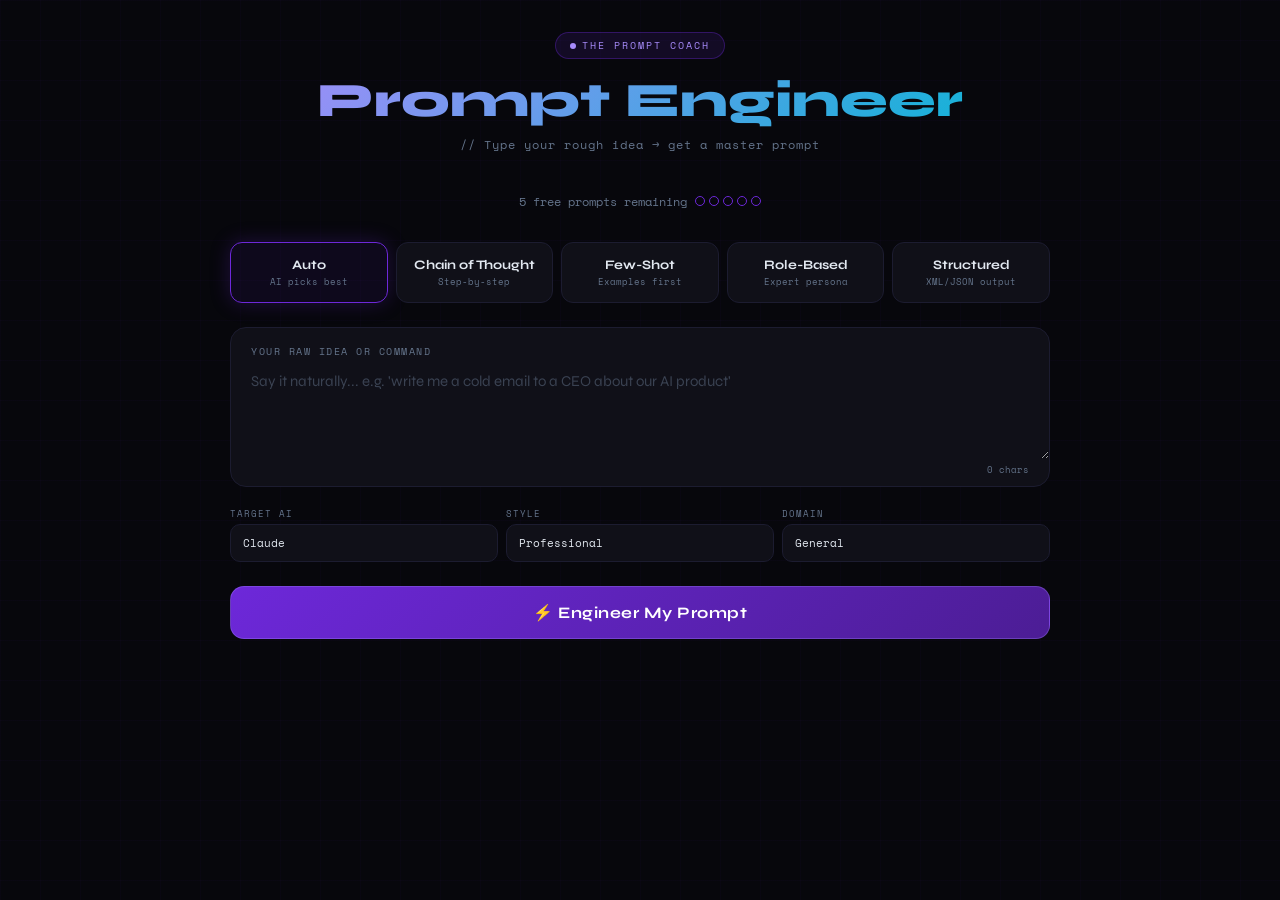
==== index.html @ eab7f270 "Add files via upload" ====
<!DOCTYPE html>
<html lang="en">
<head>
<meta charset="UTF-8">
<meta name="viewport" content="width=device-width, initial-scale=1.0">
<title>The Prompt Coach — Prompt Engineer</title>
<link href="https://fonts.googleapis.com/css2?family=Space+Mono:ital,wght@0,400;0,700;1,400&family=Syne:wght@400;600;700;800&display=swap" rel="stylesheet">
<style>
:root {
  --bg:#07070c;--surface:#101018;--surface2:#161622;--border:#1c1c30;
  --accent:#6d28d9;--accent-light:#a78bfa;--cyan:#06b6d4;--amber:#f59e0b;
  --text:#e2e8f0;--muted:#64748b;--success:#10b981;--danger:#ef4444;
  --glow:rgba(109,40,217,0.25);
}
*{margin:0;padding:0;box-sizing:border-box}
body{background:var(--bg);color:var(--text);font-family:'Syne',sans-serif;min-height:100vh;overflow-x:hidden}
body::before{content:'';position:fixed;inset:0;background-image:linear-gradient(rgba(109,40,217,0.03) 1px,transparent 1px),linear-gradient(90deg,rgba(109,40,217,0.03) 1px,transparent 1px);background-size:40px 40px;pointer-events:none;z-index:0}
.wrap{max-width:860px;margin:0 auto;padding:32px 20px 80px;position:relative;z-index:1}

/* Header */
header{text-align:center;margin-bottom:40px;animation:fadeIn .5s ease}
.badge{display:inline-flex;align-items:center;gap:6px;background:rgba(109,40,217,0.12);border:1px solid rgba(109,40,217,0.35);color:var(--accent-light);font-family:'Space Mono',monospace;font-size:10px;letter-spacing:2px;padding:5px 14px;border-radius:20px;margin-bottom:16px;text-transform:uppercase}
.badge::before{content:'';width:6px;height:6px;border-radius:50%;background:var(--accent-light);animation:pulse 2s infinite}
h1{font-size:clamp(28px,5vw,48px);font-weight:800;line-height:1.1;margin-bottom:8px;background:linear-gradient(135deg,#a78bfa,#06b6d4);-webkit-background-clip:text;-webkit-text-fill-color:transparent;background-clip:text}
.sub{font-family:'Space Mono',monospace;font-size:12px;color:var(--muted);letter-spacing:1px}

/* Usage counter */
.usage{display:flex;align-items:center;justify-content:center;gap:8px;margin-bottom:32px;font-family:'Space Mono',monospace;font-size:12px;color:var(--muted)}
.usage-dots{display:flex;gap:4px}
.usage-dot{width:10px;height:10px;border-radius:50%;border:1.5px solid var(--accent);transition:all .3s}
.usage-dot.used{background:var(--accent);border-color:var(--accent)}

/* Technique cards */
.techs{display:grid;grid-template-columns:repeat(auto-fit,minmax(140px,1fr));gap:8px;margin-bottom:24px}
.tech{background:var(--surface);border:1px solid var(--border);border-radius:12px;padding:14px;cursor:pointer;transition:all .2s;text-align:center}
.tech:hover{border-color:rgba(109,40,217,0.4)}
.tech.on{border-color:var(--accent);background:rgba(109,40,217,0.08);box-shadow:0 0 20px var(--glow)}
.tn{font-size:13px;font-weight:700;margin-bottom:2px}
.td{font-family:'Space Mono',monospace;font-size:9px;color:var(--muted)}

/* Input card */
.card{background:var(--surface);border:1px solid var(--border);border-radius:16px;overflow:hidden;margin-bottom:20px}
.clabel{font-family:'Space Mono',monospace;font-size:10px;letter-spacing:1.5px;color:var(--muted);text-transform:uppercase;padding:16px 20px 0}
textarea{width:100%;background:transparent;border:none;color:var(--text);font-family:'Syne',sans-serif;font-size:15px;padding:10px 20px 16px;resize:vertical;min-height:100px;outline:none;line-height:1.6}
textarea::placeholder{color:rgba(100,116,139,0.5)}
.char{text-align:right;font-family:'Space Mono',monospace;font-size:9px;color:var(--muted);padding:0 20px 10px}

/* Settings row */
.settings{display:grid;grid-template-columns:1fr 1fr 1fr;gap:8px;margin-bottom:24px}
.sel-wrap{position:relative}
.sel-wrap label{display:block;font-family:'Space Mono',monospace;font-size:9px;color:var(--muted);letter-spacing:1px;text-transform:uppercase;margin-bottom:4px}
select{width:100%;background:var(--surface);border:1px solid var(--border);color:var(--text);font-family:'Space Mono',monospace;font-size:11px;padding:10px 12px;border-radius:10px;appearance:none;outline:none;cursor:pointer}
select:focus{border-color:var(--accent)}

/* Button */
.btn{width:100%;padding:16px;background:linear-gradient(135deg,#6d28d9,#4c1d95);border:1px solid rgba(167,139,250,0.3);border-radius:14px;color:#fff;font-family:'Syne',sans-serif;font-size:16px;font-weight:700;cursor:pointer;transition:all .2s;letter-spacing:.5px}
.btn:hover:not(:disabled){transform:translateY(-1px);box-shadow:0 4px 24px var(--glow)}
.btn:disabled{opacity:.5;cursor:not-allowed}
.btn:active:not(:disabled){transform:translateY(0)}

/* Loading */
.loading{display:none;text-align:center;padding:40px}
.loading.on{display:block}
.dots{display:flex;gap:6px;justify-content:center;margin-bottom:12px}
.dots span{width:8px;height:8px;background:var(--accent-light);border-radius:50%;animation:bounce 1s infinite}
.dots span:nth-child(2){animation-delay:.15s}
.dots span:nth-child(3){animation-delay:.3s}
.load-text{font-family:'Space Mono',monospace;font-size:11px;color:var(--muted)}

/* Results */
.results{display:none;animation:fadeIn .4s ease}
.results.on{display:block}
.rcard{background:var(--surface);border:1px solid var(--border);border-radius:14px;overflow:hidden;margin-bottom:14px}
.rhead{display:flex;align-items:center;justify-content:space-between;padding:14px 18px;border-bottom:1px solid var(--border)}
.rhead-left{display:flex;align-items:center;gap:8px}
.rhead-icon{font-size:16px}
.rhead-title{font-size:13px;font-weight:700}
.copy-btn{background:rgba(109,40,217,0.12);border:1px solid rgba(109,40,217,0.3);color:var(--accent-light);font-family:'Space Mono',monospace;font-size:10px;padding:5px 12px;border-radius:8px;cursor:pointer;transition:all .2s}
.copy-btn:hover{background:rgba(109,40,217,0.25)}
.rbody{padding:16px 18px;font-size:14px;line-height:1.7;white-space:pre-wrap;word-wrap:break-word}
.scores{display:flex;gap:8px;padding:12px 18px;border-top:1px solid var(--border);background:rgba(0,0,0,0.15);flex-wrap:wrap}
.pill{background:rgba(255,255,255,0.04);border:1px solid var(--border);border-radius:16px;padding:3px 10px;font-family:'Space Mono',monospace;font-size:9px;color:var(--muted)}
.pill b{color:var(--cyan)}

/* Paywall */
.paywall{display:none;animation:fadeIn .4s ease}
.paywall.on{display:flex;flex-direction:column;align-items:center;text-align:center;padding:48px 24px}
.pw-icon{font-size:48px;margin-bottom:16px}
.pw-title{font-size:24px;font-weight:800;margin-bottom:8px}
.pw-sub{font-family:'Space Mono',monospace;font-size:12px;color:var(--muted);margin-bottom:32px;max-width:400px;line-height:1.6}
.pw-plans{display:flex;gap:12px;margin-bottom:24px;flex-wrap:wrap;justify-content:center}
.pw-plan{background:var(--surface);border:1px solid var(--border);border-radius:14px;padding:24px 28px;cursor:pointer;transition:all .2s;min-width:180px}
.pw-plan:hover{border-color:var(--accent);box-shadow:0 0 20px var(--glow)}
.pw-plan.pop{border-color:var(--accent);position:relative}
.pw-plan.pop::after{content:'BEST VALUE';position:absolute;top:-10px;right:12px;background:var(--accent);color:#fff;font-family:'Space Mono',monospace;font-size:8px;letter-spacing:1px;padding:3px 8px;border-radius:6px}
.pw-price{font-size:28px;font-weight:800;margin-bottom:2px}
.pw-period{font-family:'Space Mono',monospace;font-size:10px;color:var(--muted)}
.pw-note{font-family:'Space Mono',monospace;font-size:10px;color:var(--muted);margin-top:8px}

/* History */
.history{margin-top:32px;display:none}
.history.on{display:block}
.hlabel{font-family:'Space Mono',monospace;font-size:10px;letter-spacing:1.5px;color:var(--muted);text-transform:uppercase;margin-bottom:10px}
.hitem{background:var(--surface);border:1px solid var(--border);border-radius:10px;padding:12px 16px;margin-bottom:6px;cursor:pointer;transition:border-color .2s}
.hitem:hover{border-color:rgba(109,40,217,0.4)}
.hitem-in{font-size:12px;color:var(--text);white-space:nowrap;overflow:hidden;text-overflow:ellipsis}
.hitem-meta{font-family:'Space Mono',monospace;font-size:9px;color:var(--muted);margin-top:2px}

/* Error */
.err{background:rgba(239,68,68,0.08);border:1px solid rgba(239,68,68,0.25);border-radius:10px;padding:12px 16px;font-family:'Space Mono',monospace;font-size:11px;color:#fca5a5;margin-bottom:14px;display:none}
.err.on{display:block}

@keyframes fadeIn{from{opacity:0;transform:translateY(12px)}to{opacity:1;transform:translateY(0)}}
@keyframes pulse{0%,100%{opacity:1}50%{opacity:.3}}
@keyframes bounce{0%,80%,100%{transform:scale(.6);opacity:.5}40%{transform:scale(1);opacity:1}}

@media(max-width:600px){
  .settings{grid-template-columns:1fr}
  .techs{grid-template-columns:repeat(3,1fr)}
  .pw-plans{flex-direction:column;align-items:center}
}
</style>
</head>
<body>
<div class="wrap">

  <header>
    <div class="badge">The Prompt Coach</div>
    <h1>Prompt Engineer</h1>
    <p class="sub">// Type your rough idea → get a master prompt</p>
  </header>

  <!-- Usage tracker -->
  <div class="usage" id="usageBar">
    <span id="usageText">5 free prompts remaining</span>
    <div class="usage-dots" id="usageDots"></div>
  </div>

  <!-- Main tool area -->
  <div id="toolArea">

    <!-- Technique selector -->
    <div class="techs" id="techs">
      <div class="tech on" data-t="auto"><div class="tn">Auto</div><div class="td">AI picks best</div></div>
      <div class="tech" data-t="chain-of-thought"><div class="tn">Chain of Thought</div><div class="td">Step-by-step</div></div>
      <div class="tech" data-t="few-shot"><div class="tn">Few-Shot</div><div class="td">Examples first</div></div>
      <div class="tech" data-t="role-based"><div class="tn">Role-Based</div><div class="td">Expert persona</div></div>
      <div class="tech" data-t="structured"><div class="tn">Structured</div><div class="td">XML/JSON output</div></div>
    </div>

    <!-- Input -->
    <div class="card">
      <div class="clabel">Your raw idea or command</div>
      <textarea id="raw" placeholder="Say it naturally... e.g. 'write me a cold email to a CEO about our AI product'" oninput="document.getElementById('charCt').textContent=this.value.length"></textarea>
      <div class="char"><span id="charCt">0</span> chars</div>
    </div>

    <!-- Settings -->
    <div class="settings">
      <div class="sel-wrap">
        <label>Target AI</label>
        <select id="targetAI">
          <option value="any">Any AI</option>
          <option value="claude" selected>Claude</option>
          <option value="chatgpt">ChatGPT</option>
          <option value="gemini">Gemini</option>
          <option value="midjourney">Midjourney</option>
        </select>
      </div>
      <div class="sel-wrap">
        <label>Style</label>
        <select id="style">
          <option value="professional" selected>Professional</option>
          <option value="creative">Creative</option>
          <option value="academic">Academic</option>
          <option value="casual">Casual</option>
          <option value="technical">Technical</option>
        </select>
      </div>
      <div class="sel-wrap">
        <label>Domain</label>
        <select id="domain">
          <option value="general" selected>General</option>
          <option value="marketing">Marketing</option>
          <option value="coding">Coding</option>
          <option value="writing">Writing</option>
          <option value="business">Business</option>
          <option value="data">Data & Analytics</option>
          <option value="education">Education</option>
        </select>
      </div>
    </div>

    <!-- Error -->
    <div class="err" id="errBox"></div>

    <!-- Submit -->
    <button class="btn" id="goBtn" onclick="engineerPrompt()">⚡ Engineer My Prompt</button>

    <!-- Loading -->
    <div class="loading" id="loading">
      <div class="dots"><span></span><span></span><span></span></div>
      <div class="load-text">Engineering your prompt...</div>
    </div>

    <!-- Results -->
    <div class="results" id="results">
      <div class="rcard">
        <div class="rhead">
          <div class="rhead-left"><span class="rhead-icon">✦</span><span class="rhead-title">Engineered prompt</span></div>
          <button class="copy-btn" onclick="copyText('mainOut')">Copy</button>
        </div>
        <div class="rbody" id="mainOut"></div>
        <div class="scores" id="scoreRow"></div>
      </div>
      <div class="rcard">
        <div class="rhead">
          <div class="rhead-left"><span class="rhead-icon">◈</span><span class="rhead-title">Why it works</span></div>
        </div>
        <div class="rbody" id="whyOut"></div>
      </div>
      <div class="rcard">
        <div class="rhead">
          <div class="rhead-left"><span class="rhead-icon">◎</span><span class="rhead-title">Quick variant</span></div>
          <button class="copy-btn" onclick="copyText('varOut')">Copy</button>
        </div>
        <div class="rbody" id="varOut"></div>
      </div>
    </div>

    <!-- History -->
    <div class="history" id="historySection">
      <div class="hlabel">Recent prompts</div>
      <div id="historyList"></div>
    </div>
  </div>

  <!-- Paywall (hidden by default) -->
  <div class="paywall" id="paywall">
    <div class="pw-icon">🔒</div>
    <div class="pw-title">You've used your 5 free prompts</div>
    <div class="pw-sub">Unlock unlimited prompt engineering for less than the price of a coffee. GCash payment — instant access.</div>
    <div class="pw-plans">
      <div class="pw-plan" onclick="handlePayment('monthly')">
        <div class="pw-price">₱55</div>
        <div class="pw-period">per month</div>
      </div>
      <div class="pw-plan pop" onclick="handlePayment('annual')">
        <div class="pw-price">₱275</div>
        <div class="pw-period">per year</div>
        <div class="pw-note">Save ₱385/year</div>
      </div>
    </div>
    <div class="pw-sub" style="margin-top:16px;font-size:10px">Pay via GCash → Send confirmation screenshot → Get instant access</div>
  </div>

</div>

<script>
// ═══════════════════════════════════════════════════════════════
// CONFIGURATION — Update these two values
// ═══════════════════════════════════════════════════════════════
const WORKER_URL = "https://YOUR-WORKER-NAME.YOUR-SUBDOMAIN.workers.dev";
// ↑ Replace with your Cloudflare Worker URL after deploying it

const FREE_LIMIT = 5;

// ═══════════════════════════════════════════════════════════════
// USAGE TRACKING (localStorage — soft limit)
// ═══════════════════════════════════════════════════════════════
function getUsage() {
  try {
    const d = JSON.parse(localStorage.getItem('pc_usage') || '{}');
    return { count: d.count || 0, history: d.history || [] };
  } catch { return { count: 0, history: [] }; }
}

function saveUsage(data) {
  localStorage.setItem('pc_usage', JSON.stringify(data));
}

function incrementUsage(input, technique) {
  const d = getUsage();
  d.count++;
  d.history.unshift({
    input: input.substring(0, 100),
    technique,
    time: new Date().toLocaleString()
  });
  if (d.history.length > 10) d.history = d.history.slice(0, 10);
  saveUsage(d);
  updateUI();
}

function updateUI() {
  const d = getUsage();
  const remaining = Math.max(0, FREE_LIMIT - d.count);

  // Update dots
  const dotsEl = document.getElementById('usageDots');
  dotsEl.innerHTML = '';
  for (let i = 0; i < FREE_LIMIT; i++) {
    const dot = document.createElement('div');
    dot.className = 'usage-dot' + (i < d.count ? ' used' : '');
    dotsEl.appendChild(dot);
  }

  // Update text
  document.getElementById('usageText').textContent =
    remaining > 0 ? `${remaining} free prompt${remaining !== 1 ? 's' : ''} remaining` : 'Free prompts used';

  // Show/hide paywall
  if (remaining <= 0) {
    document.getElementById('toolArea').style.display = 'none';
    document.getElementById('paywall').classList.add('on');
  }

  // Show history
  renderHistory(d.history);
}

// ═══════════════════════════════════════════════════════════════
// TECHNIQUE SELECTOR
// ═══════════════════════════════════════════════════════════════
let selectedTechnique = 'auto';

document.getElementById('techs').addEventListener('click', e => {
  const tech = e.target.closest('.tech');
  if (!tech) return;
  document.querySelectorAll('.tech').forEach(t => t.classList.remove('on'));
  tech.classList.add('on');
  selectedTechnique = tech.dataset.t;
});

// ═══════════════════════════════════════════════════════════════
// SYSTEM PROMPT — The Prompt Engineering Super-Skill
// ═══════════════════════════════════════════════════════════════
const SYSTEM_PROMPT = `You are The Prompt Engineer — an expert system trained on prompt engineering methodologies from Anthropic, DeepLearning.AI (Andrew Ng), Google Prompting Essentials, IBM, and Pluralsight.

Your job: Take a user's rough, casual command and transform it into an optimized, expert-level prompt.

TECHNIQUES YOU MASTER:
- Chain-of-Thought (CoT): Break complex reasoning into explicit steps
- Few-Shot: Provide examples that establish the pattern
- Role-Based: Frame with expert persona and context
- Structured Output: Use XML tags, JSON schemas, markdown formatting
- Meta-Prompting: Prompts that generate better prompts
- Constitutional AI Prompting: Build in self-checking and guardrails

RESPONSE FORMAT (always use this exact structure):

===ENGINEERED_PROMPT===
[The fully optimized prompt, ready to copy-paste]
===END_PROMPT===

===ANALYSIS===
Technique: [which technique(s) used]
Clarity: [score 1-100]
Specificity: [score 1-100]
Why: [2-3 sentences explaining what makes this prompt effective]
===END_ANALYSIS===

===VARIANT===
[A shorter or alternative-angle version of the prompt]
===END_VARIANT===

RULES:
1. The engineered prompt must be dramatically better than the input
2. Add context, constraints, format instructions, and quality markers
3. If technique is "auto", pick the best technique for the input
4. Always include a clear role/persona in the prompt
5. Add output format specifications
6. Include edge cases or constraints where relevant
7. The variant should take a meaningfully different approach
8. Optimize for the specified target AI, style, and domain`;

// ═══════════════════════════════════════════════════════════════
// MAIN ENGINE
// ═══════════════════════════════════════════════════════════════
async function engineerPrompt() {
  const raw = document.getElementById('raw').value.trim();
  if (!raw) return;

  const remaining = FREE_LIMIT - getUsage().count;
  if (remaining <= 0) {
    updateUI();
    return;
  }

  const targetAI = document.getElementById('targetAI').value;
  const style = document.getElementById('style').value;
  const domain = document.getElementById('domain').value;
  const technique = selectedTechnique;

  const btn = document.getElementById('goBtn');
  const errBox = document.getElementById('errBox');
  errBox.classList.remove('on');
  btn.disabled = true;
  btn.textContent = 'Engineering...';
  document.getElementById('loading').classList.add('on');
  document.getElementById('results').classList.remove('on');

  const userMessage = `Transform this into an expert prompt:

Input: "${raw}"
Technique: ${technique}
Target AI: ${targetAI}
Style: ${style}
Domain: ${domain}`;

  try {
    const resp = await fetch(WORKER_URL, {
      method: 'POST',
      headers: { 'Content-Type': 'application/json' },
      body: JSON.stringify({
        system: SYSTEM_PROMPT,
        messages: [{ role: 'user', content: userMessage }],
        max_tokens: 2000
      })
    });

    if (!resp.ok) {
      const errData = await resp.json().catch(() => ({}));
      throw new Error(errData.error || `API error (${resp.status})`);
    }

    const data = await resp.json();
    const text = data.content.map(c => c.text || '').join('');

    // Parse response sections
    const promptMatch = text.match(/===ENGINEERED_PROMPT===([\s\S]*?)===END_PROMPT===/);
    const analysisMatch = text.match(/===ANALYSIS===([\s\S]*?)===END_ANALYSIS===/);
    const variantMatch = text.match(/===VARIANT===([\s\S]*?)===END_VARIANT===/);

    const engineeredPrompt = promptMatch ? promptMatch[1].trim() : text;
    const analysis = analysisMatch ? analysisMatch[1].trim() : '';
    const variant = variantMatch ? variantMatch[1].trim() : '';

    // Parse scores from analysis
    const clarityMatch = analysis.match(/Clarity:\s*(\d+)/);
    const specMatch = analysis.match(/Specificity:\s*(\d+)/);
    const techMatch = analysis.match(/Technique:\s*(.+)/);
    const whyMatch = analysis.match(/Why:\s*([\s\S]+)/);

    const clarity = clarityMatch ? clarityMatch[1] : '—';
    const specificity = specMatch ? specMatch[1] : '—';
    const usedTechnique = techMatch ? techMatch[1].trim() : technique;
    const why = whyMatch ? whyMatch[1].trim() : 'Optimized for clarity and specificity.';

    // Display results
    document.getElementById('mainOut').textContent = engineeredPrompt;
    document.getElementById('whyOut').textContent = why;
    document.getElementById('varOut').textContent = variant || 'No variant generated.';

    document.getElementById('scoreRow').innerHTML = `
      <div class="pill">Clarity <b>${clarity}%</b></div>
      <div class="pill">Specificity <b>${specificity}%</b></div>
      <div class="pill">Technique <b>${usedTechnique}</b></div>
    `;

    document.getElementById('results').classList.add('on');

    // Track usage
    incrementUsage(raw, usedTechnique);

  } catch (err) {
    console.error('Error:', err);
    errBox.textContent = '⚠ ' + (err.message || 'Something went wrong. Check your Cloudflare Worker URL.');
    errBox.classList.add('on');
  }

  document.getElementById('loading').classList.remove('on');
  btn.disabled = false;
  btn.textContent = '⚡ Engineer My Prompt';
}

// ═══════════════════════════════════════════════════════════════
// UTILITIES
// ═══════════════════════════════════════════════════════════════
function copyText(id) {
  const text = document.getElementById(id).textContent;
  navigator.clipboard.writeText(text).then(() => {
    const btn = document.querySelector(`[onclick="copyText('${id}')"]`);
    const og = btn.textContent;
    btn.textContent = 'Copied!';
    setTimeout(() => btn.textContent = og, 1500);
  });
}

function renderHistory(history) {
  if (!history || history.length === 0) return;
  document.getElementById('historySection').classList.add('on');
  document.getElementById('historyList').innerHTML = history.map((h, i) => `
    <div class="hitem" onclick="loadHistory(${i})">
      <div class="hitem-in">${h.input}</div>
      <div class="hitem-meta">${h.technique} · ${h.time}</div>
    </div>
  `).join('');
}

function loadHistory(i) {
  const d = getUsage();
  if (d.history[i]) {
    document.getElementById('raw').value = d.history[i].input;
    document.getElementById('charCt').textContent = d.history[i].input.length;
    window.scrollTo({ top: 0, behavior: 'smooth' });
  }
}

function handlePayment(plan) {
  const amount = plan === 'monthly' ? '₱55' : '₱275';
  const period = plan === 'monthly' ? 'monthly' : 'annual';
  // For prototype: open a simple instruction modal
  // In production: integrate PayMongo / GCash API
  alert(
    `To subscribe (${amount}/${period}):\n\n` +
    `1. Open GCash\n` +
    `2. Send ${amount} to: [YOUR GCASH NUMBER]\n` +
    `3. Screenshot the confirmation\n` +
    `4. Send to: [YOUR EMAIL/MESSENGER]\n\n` +
    `You'll get unlimited access within minutes!`
  );
}

// Ctrl+Enter shortcut
document.getElementById('raw').addEventListener('keydown', e => {
  if (e.ctrlKey && e.key === 'Enter') engineerPrompt();
});

// Init
updateUI();
</script>
</body>
</html>
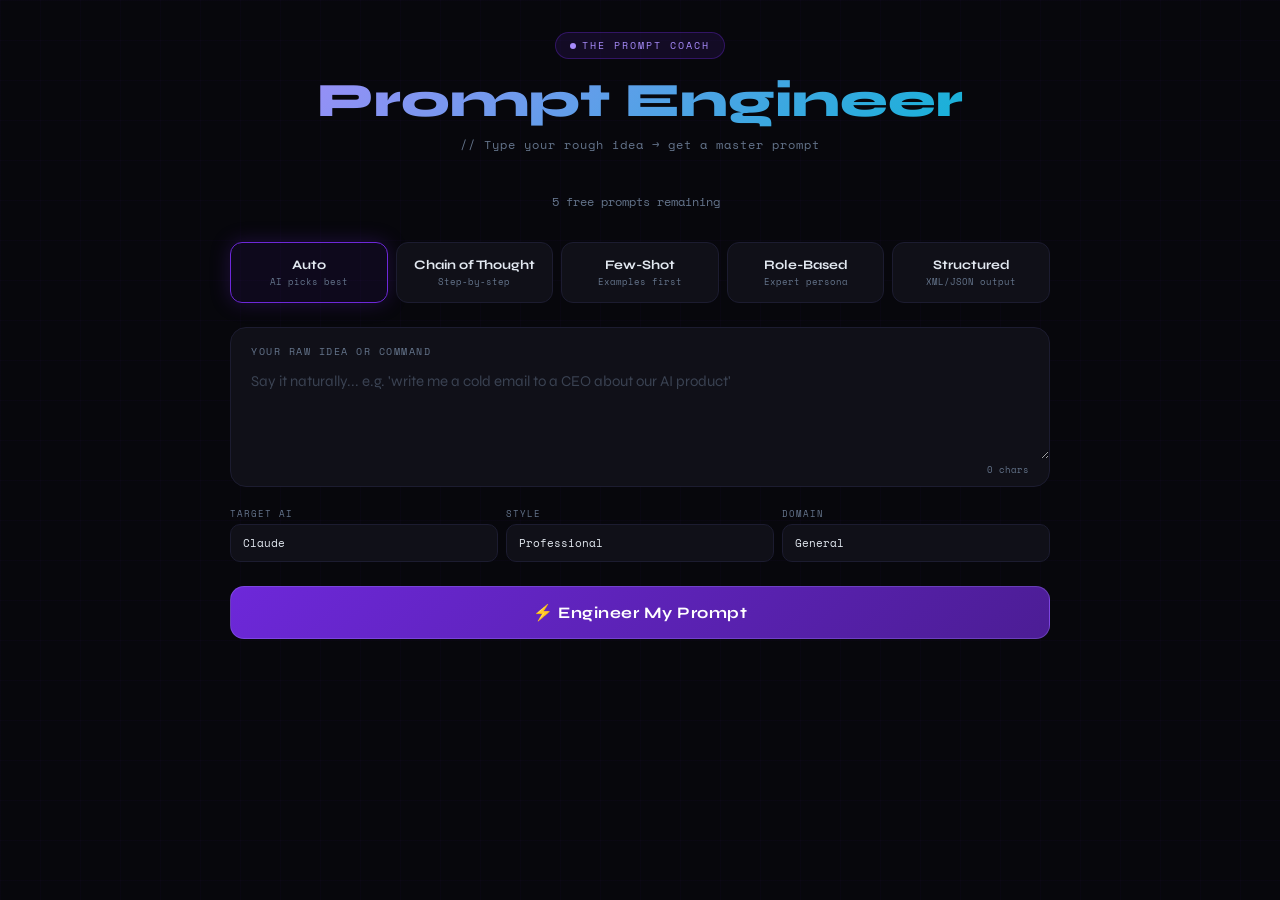
==== commit 53805a4d: "Update WORKER_URL to the new Cloudflare Worker URL" ====
--- a/index.html
+++ b/index.html
@@ -260,7 +260,7 @@
 // ═══════════════════════════════════════════════════════════════
 // CONFIGURATION — Update these two values
 // ═══════════════════════════════════════════════════════════════
-const WORKER_URL = "https://YOUR-WORKER-NAME.YOUR-SUBDOMAIN.workers.dev";
+const WORKER_URL = "const WORKER_URL = "https://prompt-coach-api.basak21.workers.dev";
 // ↑ Replace with your Cloudflare Worker URL after deploying it
 
 const FREE_LIMIT = 5;
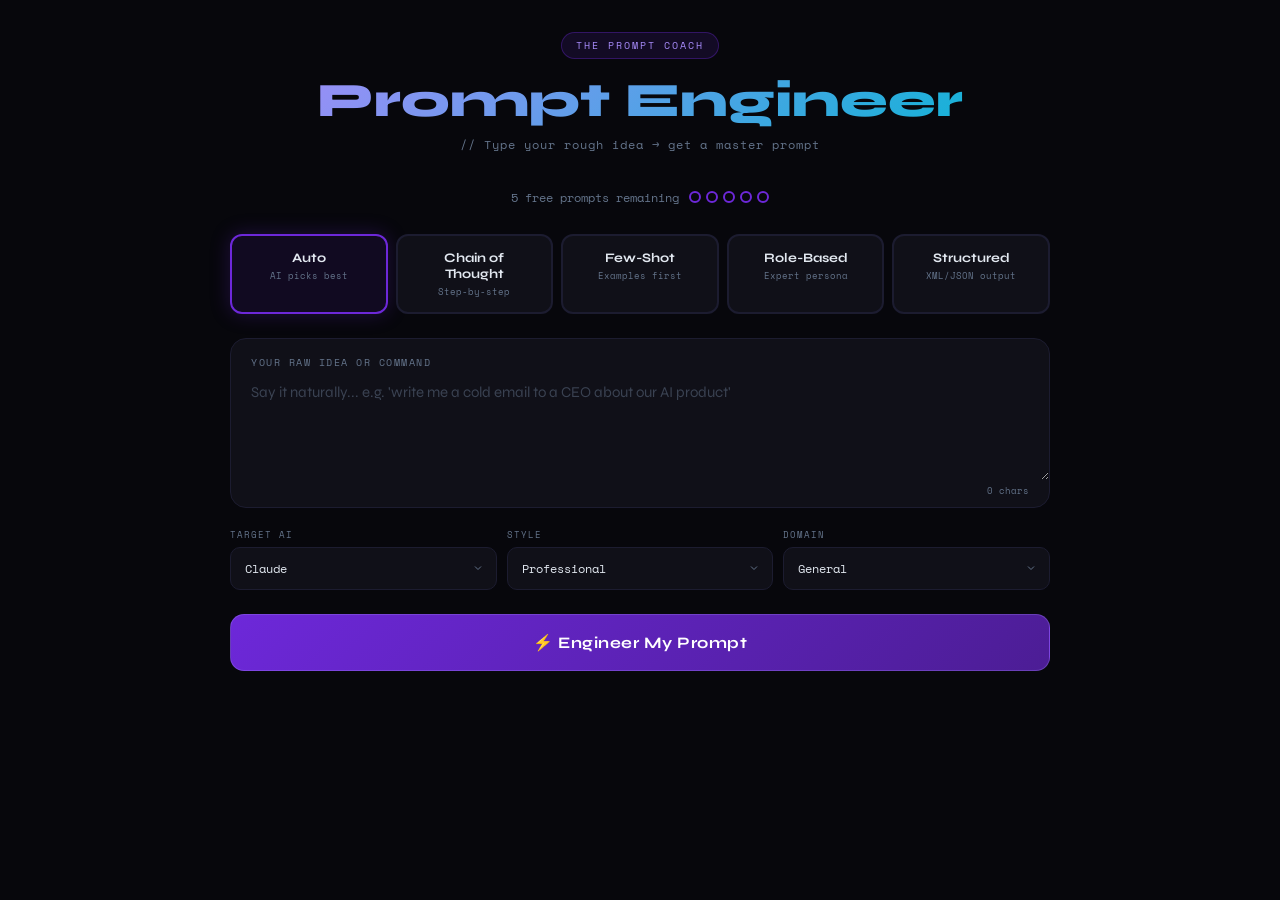
==== commit 11ee3e45: "Update print statement from 'Hello' to 'Goodbye'" ====
--- a/index.html
+++ b/index.html
@@ -7,117 +7,526 @@
 <link href="https://fonts.googleapis.com/css2?family=Space+Mono:ital,wght@0,400;0,700;1,400&family=Syne:wght@400;600;700;800&display=swap" rel="stylesheet">
 <style>
 :root {
-  --bg:#07070c;--surface:#101018;--surface2:#161622;--border:#1c1c30;
-  --accent:#6d28d9;--accent-light:#a78bfa;--cyan:#06b6d4;--amber:#f59e0b;
-  --text:#e2e8f0;--muted:#64748b;--success:#10b981;--danger:#ef4444;
-  --glow:rgba(109,40,217,0.25);
-}
-*{margin:0;padding:0;box-sizing:border-box}
-body{background:var(--bg);color:var(--text);font-family:'Syne',sans-serif;min-height:100vh;overflow-x:hidden}
-body::before{content:'';position:fixed;inset:0;background-image:linear-gradient(rgba(109,40,217,0.03) 1px,transparent 1px),linear-gradient(90deg,rgba(109,40,217,0.03) 1px,transparent 1px);background-size:40px 40px;pointer-events:none;z-index:0}
-.wrap{max-width:860px;margin:0 auto;padding:32px 20px 80px;position:relative;z-index:1}
-
-/* Header */
-header{text-align:center;margin-bottom:40px;animation:fadeIn .5s ease}
-.badge{display:inline-flex;align-items:center;gap:6px;background:rgba(109,40,217,0.12);border:1px solid rgba(109,40,217,0.35);color:var(--accent-light);font-family:'Space Mono',monospace;font-size:10px;letter-spacing:2px;padding:5px 14px;border-radius:20px;margin-bottom:16px;text-transform:uppercase}
-.badge::before{content:'';width:6px;height:6px;border-radius:50%;background:var(--accent-light);animation:pulse 2s infinite}
-h1{font-size:clamp(28px,5vw,48px);font-weight:800;line-height:1.1;margin-bottom:8px;background:linear-gradient(135deg,#a78bfa,#06b6d4);-webkit-background-clip:text;-webkit-text-fill-color:transparent;background-clip:text}
-.sub{font-family:'Space Mono',monospace;font-size:12px;color:var(--muted);letter-spacing:1px}
-
-/* Usage counter */
-.usage{display:flex;align-items:center;justify-content:center;gap:8px;margin-bottom:32px;font-family:'Space Mono',monospace;font-size:12px;color:var(--muted)}
-.usage-dots{display:flex;gap:4px}
-.usage-dot{width:10px;height:10px;border-radius:50%;border:1.5px solid var(--accent);transition:all .3s}
-.usage-dot.used{background:var(--accent);border-color:var(--accent)}
-
-/* Technique cards */
-.techs{display:grid;grid-template-columns:repeat(auto-fit,minmax(140px,1fr));gap:8px;margin-bottom:24px}
-.tech{background:var(--surface);border:1px solid var(--border);border-radius:12px;padding:14px;cursor:pointer;transition:all .2s;text-align:center}
-.tech:hover{border-color:rgba(109,40,217,0.4)}
-.tech.on{border-color:var(--accent);background:rgba(109,40,217,0.08);box-shadow:0 0 20px var(--glow)}
-.tn{font-size:13px;font-weight:700;margin-bottom:2px}
-.td{font-family:'Space Mono',monospace;font-size:9px;color:var(--muted)}
-
-/* Input card */
-.card{background:var(--surface);border:1px solid var(--border);border-radius:16px;overflow:hidden;margin-bottom:20px}
-.clabel{font-family:'Space Mono',monospace;font-size:10px;letter-spacing:1.5px;color:var(--muted);text-transform:uppercase;padding:16px 20px 0}
-textarea{width:100%;background:transparent;border:none;color:var(--text);font-family:'Syne',sans-serif;font-size:15px;padding:10px 20px 16px;resize:vertical;min-height:100px;outline:none;line-height:1.6}
-textarea::placeholder{color:rgba(100,116,139,0.5)}
-.char{text-align:right;font-family:'Space Mono',monospace;font-size:9px;color:var(--muted);padding:0 20px 10px}
-
-/* Settings row */
-.settings{display:grid;grid-template-columns:1fr 1fr 1fr;gap:8px;margin-bottom:24px}
-.sel-wrap{position:relative}
-.sel-wrap label{display:block;font-family:'Space Mono',monospace;font-size:9px;color:var(--muted);letter-spacing:1px;text-transform:uppercase;margin-bottom:4px}
-select{width:100%;background:var(--surface);border:1px solid var(--border);color:var(--text);font-family:'Space Mono',monospace;font-size:11px;padding:10px 12px;border-radius:10px;appearance:none;outline:none;cursor:pointer}
-select:focus{border-color:var(--accent)}
-
-/* Button */
-.btn{width:100%;padding:16px;background:linear-gradient(135deg,#6d28d9,#4c1d95);border:1px solid rgba(167,139,250,0.3);border-radius:14px;color:#fff;font-family:'Syne',sans-serif;font-size:16px;font-weight:700;cursor:pointer;transition:all .2s;letter-spacing:.5px}
-.btn:hover:not(:disabled){transform:translateY(-1px);box-shadow:0 4px 24px var(--glow)}
-.btn:disabled{opacity:.5;cursor:not-allowed}
-.btn:active:not(:disabled){transform:translateY(0)}
-
-/* Loading */
-.loading{display:none;text-align:center;padding:40px}
-.loading.on{display:block}
-.dots{display:flex;gap:6px;justify-content:center;margin-bottom:12px}
-.dots span{width:8px;height:8px;background:var(--accent-light);border-radius:50%;animation:bounce 1s infinite}
-.dots span:nth-child(2){animation-delay:.15s}
-.dots span:nth-child(3){animation-delay:.3s}
-.load-text{font-family:'Space Mono',monospace;font-size:11px;color:var(--muted)}
-
-/* Results */
-.results{display:none;animation:fadeIn .4s ease}
-.results.on{display:block}
-.rcard{background:var(--surface);border:1px solid var(--border);border-radius:14px;overflow:hidden;margin-bottom:14px}
-.rhead{display:flex;align-items:center;justify-content:space-between;padding:14px 18px;border-bottom:1px solid var(--border)}
-.rhead-left{display:flex;align-items:center;gap:8px}
-.rhead-icon{font-size:16px}
-.rhead-title{font-size:13px;font-weight:700}
-.copy-btn{background:rgba(109,40,217,0.12);border:1px solid rgba(109,40,217,0.3);color:var(--accent-light);font-family:'Space Mono',monospace;font-size:10px;padding:5px 12px;border-radius:8px;cursor:pointer;transition:all .2s}
-.copy-btn:hover{background:rgba(109,40,217,0.25)}
-.rbody{padding:16px 18px;font-size:14px;line-height:1.7;white-space:pre-wrap;word-wrap:break-word}
-.scores{display:flex;gap:8px;padding:12px 18px;border-top:1px solid var(--border);background:rgba(0,0,0,0.15);flex-wrap:wrap}
-.pill{background:rgba(255,255,255,0.04);border:1px solid var(--border);border-radius:16px;padding:3px 10px;font-family:'Space Mono',monospace;font-size:9px;color:var(--muted)}
-.pill b{color:var(--cyan)}
-
-/* Paywall */
-.paywall{display:none;animation:fadeIn .4s ease}
-.paywall.on{display:flex;flex-direction:column;align-items:center;text-align:center;padding:48px 24px}
-.pw-icon{font-size:48px;margin-bottom:16px}
-.pw-title{font-size:24px;font-weight:800;margin-bottom:8px}
-.pw-sub{font-family:'Space Mono',monospace;font-size:12px;color:var(--muted);margin-bottom:32px;max-width:400px;line-height:1.6}
-.pw-plans{display:flex;gap:12px;margin-bottom:24px;flex-wrap:wrap;justify-content:center}
-.pw-plan{background:var(--surface);border:1px solid var(--border);border-radius:14px;padding:24px 28px;cursor:pointer;transition:all .2s;min-width:180px}
-.pw-plan:hover{border-color:var(--accent);box-shadow:0 0 20px var(--glow)}
-.pw-plan.pop{border-color:var(--accent);position:relative}
-.pw-plan.pop::after{content:'BEST VALUE';position:absolute;top:-10px;right:12px;background:var(--accent);color:#fff;font-family:'Space Mono',monospace;font-size:8px;letter-spacing:1px;padding:3px 8px;border-radius:6px}
-.pw-price{font-size:28px;font-weight:800;margin-bottom:2px}
-.pw-period{font-family:'Space Mono',monospace;font-size:10px;color:var(--muted)}
-.pw-note{font-family:'Space Mono',monospace;font-size:10px;color:var(--muted);margin-top:8px}
-
-/* History */
-.history{margin-top:32px;display:none}
-.history.on{display:block}
-.hlabel{font-family:'Space Mono',monospace;font-size:10px;letter-spacing:1.5px;color:var(--muted);text-transform:uppercase;margin-bottom:10px}
-.hitem{background:var(--surface);border:1px solid var(--border);border-radius:10px;padding:12px 16px;margin-bottom:6px;cursor:pointer;transition:border-color .2s}
-.hitem:hover{border-color:rgba(109,40,217,0.4)}
-.hitem-in{font-size:12px;color:var(--text);white-space:nowrap;overflow:hidden;text-overflow:ellipsis}
-.hitem-meta{font-family:'Space Mono',monospace;font-size:9px;color:var(--muted);margin-top:2px}
-
-/* Error */
-.err{background:rgba(239,68,68,0.08);border:1px solid rgba(239,68,68,0.25);border-radius:10px;padding:12px 16px;font-family:'Space Mono',monospace;font-size:11px;color:#fca5a5;margin-bottom:14px;display:none}
-.err.on{display:block}
-
-@keyframes fadeIn{from{opacity:0;transform:translateY(12px)}to{opacity:1;transform:translateY(0)}}
-@keyframes pulse{0%,100%{opacity:1}50%{opacity:.3}}
-@keyframes bounce{0%,80%,100%{transform:scale(.6);opacity:.5}40%{transform:scale(1);opacity:1}}
-
-@media(max-width:600px){
-  .settings{grid-template-columns:1fr}
-  .techs{grid-template-columns:repeat(3,1fr)}
-  .pw-plans{flex-direction:column;align-items:center}
+  --bg: #07070c;
+  --surface: #101018;
+  --border: #1c1c30;
+  --accent: #6d28d9;
+  --accent-light: #a78bfa;
+  --cyan: #06b6d4;
+  --text: #e2e8f0;
+  --muted: #64748b;
+  --glow: rgba(109,40,217,0.25);
+}
+
+* { margin: 0; padding: 0; box-sizing: border-box; }
+
+body {
+  background: var(--bg);
+  color: var(--text);
+  font-family: 'Syne', sans-serif;
+  min-height: 100vh;
+}
+
+.wrap {
+  max-width: 860px;
+  margin: 0 auto;
+  padding: 32px 20px 80px;
+}
+
+/* ── HEADER ── */
+header {
+  text-align: center;
+  margin-bottom: 36px;
+}
+
+.badge {
+  display: inline-flex;
+  align-items: center;
+  gap: 6px;
+  background: rgba(109,40,217,0.12);
+  border: 1px solid rgba(109,40,217,0.35);
+  color: var(--accent-light);
+  font-family: 'Space Mono', monospace;
+  font-size: 10px;
+  letter-spacing: 2px;
+  padding: 5px 14px;
+  border-radius: 20px;
+  margin-bottom: 16px;
+  text-transform: uppercase;
+}
+
+h1 {
+  font-size: clamp(28px, 5vw, 48px);
+  font-weight: 800;
+  line-height: 1.1;
+  margin-bottom: 8px;
+  background: linear-gradient(135deg, #a78bfa, #06b6d4);
+  -webkit-background-clip: text;
+  -webkit-text-fill-color: transparent;
+  background-clip: text;
+}
+
+.sub {
+  font-family: 'Space Mono', monospace;
+  font-size: 12px;
+  color: var(--muted);
+  letter-spacing: 1px;
+}
+
+/* ── USAGE COUNTER ── */
+.usage {
+  display: flex;
+  align-items: center;
+  justify-content: center;
+  gap: 10px;
+  margin-bottom: 28px;
+  font-family: 'Space Mono', monospace;
+  font-size: 12px;
+  color: var(--muted);
+}
+
+.usage-dots { display: flex; gap: 5px; }
+
+.usage-dot {
+  width: 12px;
+  height: 12px;
+  border-radius: 50%;
+  border: 2px solid var(--accent);
+  transition: all 0.3s;
+}
+
+.usage-dot.used {
+  background: var(--accent);
+}
+
+/* ── TECHNIQUE SELECTOR ── */
+.techs {
+  display: flex;
+  flex-wrap: wrap;
+  gap: 8px;
+  margin-bottom: 24px;
+  justify-content: center;
+}
+
+.tech {
+  background: var(--surface);
+  border: 2px solid var(--border);
+  border-radius: 12px;
+  padding: 14px 18px;
+  cursor: pointer;
+  transition: all 0.2s;
+  text-align: center;
+  flex: 1 1 140px;
+  max-width: 180px;
+  user-select: none;
+}
+
+.tech:hover {
+  border-color: rgba(109,40,217,0.5);
+  background: rgba(109,40,217,0.04);
+}
+
+.tech.selected {
+  border-color: var(--accent);
+  background: rgba(109,40,217,0.1);
+  box-shadow: 0 0 20px var(--glow);
+}
+
+.tech .name {
+  font-size: 13px;
+  font-weight: 700;
+  margin-bottom: 3px;
+  color: var(--text);
+}
+
+.tech .desc {
+  font-family: 'Space Mono', monospace;
+  font-size: 9px;
+  color: var(--muted);
+}
+
+/* ── INPUT AREA ── */
+.input-card {
+  background: var(--surface);
+  border: 1px solid var(--border);
+  border-radius: 16px;
+  overflow: hidden;
+  margin-bottom: 20px;
+}
+
+.input-label {
+  font-family: 'Space Mono', monospace;
+  font-size: 10px;
+  letter-spacing: 1.5px;
+  color: var(--muted);
+  text-transform: uppercase;
+  padding: 16px 20px 0;
+}
+
+textarea {
+  width: 100%;
+  background: transparent;
+  border: none;
+  color: var(--text);
+  font-family: 'Syne', sans-serif;
+  font-size: 15px;
+  padding: 10px 20px 16px;
+  resize: vertical;
+  min-height: 110px;
+  outline: none;
+  line-height: 1.6;
+}
+
+textarea::placeholder {
+  color: rgba(100,116,139,0.5);
+}
+
+.char-count {
+  text-align: right;
+  font-family: 'Space Mono', monospace;
+  font-size: 9px;
+  color: var(--muted);
+  padding: 0 20px 10px;
+}
+
+/* ── SETTINGS DROPDOWNS ── */
+.settings {
+  display: grid;
+  grid-template-columns: 1fr 1fr 1fr;
+  gap: 10px;
+  margin-bottom: 24px;
+}
+
+.setting-group label {
+  display: block;
+  font-family: 'Space Mono', monospace;
+  font-size: 9px;
+  color: var(--muted);
+  letter-spacing: 1px;
+  text-transform: uppercase;
+  margin-bottom: 6px;
+}
+
+.setting-group select {
+  width: 100%;
+  background: var(--surface);
+  border: 1px solid var(--border);
+  color: var(--text);
+  font-family: 'Space Mono', monospace;
+  font-size: 12px;
+  padding: 12px 36px 12px 14px;
+  border-radius: 10px;
+  outline: none;
+  cursor: pointer;
+  appearance: none;
+  -webkit-appearance: none;
+  -moz-appearance: none;
+  background-image: url("data:image/svg+xml,%3Csvg xmlns='http://www.w3.org/2000/svg' width='12' height='12' viewBox='0 0 24 24' fill='none' stroke='%2364748b' stroke-width='2'%3E%3Cpath d='M6 9l6 6 6-6'/%3E%3C/svg%3E");
+  background-repeat: no-repeat;
+  background-position: right 12px center;
+}
+
+.setting-group select:focus {
+  border-color: var(--accent);
+}
+
+/* ── BUTTON ── */
+.submit-btn {
+  width: 100%;
+  padding: 18px;
+  background: linear-gradient(135deg, #6d28d9, #4c1d95);
+  border: 1px solid rgba(167,139,250,0.3);
+  border-radius: 14px;
+  color: #fff;
+  font-family: 'Syne', sans-serif;
+  font-size: 16px;
+  font-weight: 700;
+  cursor: pointer;
+  transition: all 0.2s;
+  letter-spacing: 0.5px;
+}
+
+.submit-btn:hover:not(:disabled) {
+  transform: translateY(-1px);
+  box-shadow: 0 4px 24px var(--glow);
+}
+
+.submit-btn:disabled {
+  opacity: 0.5;
+  cursor: not-allowed;
+}
+
+/* ── ERROR ── */
+.error-box {
+  background: rgba(239,68,68,0.1);
+  border: 1px solid rgba(239,68,68,0.3);
+  border-radius: 12px;
+  padding: 14px 18px;
+  font-family: 'Space Mono', monospace;
+  font-size: 12px;
+  color: #fca5a5;
+  margin-bottom: 16px;
+  display: none;
+}
+
+.error-box.visible { display: block; }
+
+/* ── LOADING ── */
+.loading {
+  display: none;
+  text-align: center;
+  padding: 40px;
+}
+
+.loading.visible { display: block; }
+
+.loading-dots {
+  display: flex;
+  gap: 6px;
+  justify-content: center;
+  margin-bottom: 12px;
+}
+
+.loading-dots span {
+  width: 8px;
+  height: 8px;
+  background: var(--accent-light);
+  border-radius: 50%;
+  animation: bounce 1s infinite;
+}
+
+.loading-dots span:nth-child(2) { animation-delay: 0.15s; }
+.loading-dots span:nth-child(3) { animation-delay: 0.3s; }
+
+.loading-text {
+  font-family: 'Space Mono', monospace;
+  font-size: 11px;
+  color: var(--muted);
+}
+
+/* ── RESULTS ── */
+.results {
+  display: none;
+  margin-top: 24px;
+}
+
+.results.visible { display: block; }
+
+.result-card {
+  background: var(--surface);
+  border: 1px solid var(--border);
+  border-radius: 14px;
+  overflow: hidden;
+  margin-bottom: 14px;
+}
+
+.result-header {
+  display: flex;
+  align-items: center;
+  justify-content: space-between;
+  padding: 14px 18px;
+  border-bottom: 1px solid var(--border);
+}
+
+.result-title {
+  display: flex;
+  align-items: center;
+  gap: 8px;
+  font-size: 13px;
+  font-weight: 700;
+}
+
+.result-icon { font-size: 16px; }
+
+.copy-btn {
+  background: rgba(109,40,217,0.12);
+  border: 1px solid rgba(109,40,217,0.3);
+  color: var(--accent-light);
+  font-family: 'Space Mono', monospace;
+  font-size: 10px;
+  padding: 6px 14px;
+  border-radius: 8px;
+  cursor: pointer;
+  transition: all 0.2s;
+}
+
+.copy-btn:hover {
+  background: rgba(109,40,217,0.25);
+}
+
+.result-body {
+  padding: 18px;
+  font-size: 14px;
+  line-height: 1.7;
+  white-space: pre-wrap;
+  word-wrap: break-word;
+}
+
+.scores {
+  display: flex;
+  gap: 8px;
+  padding: 12px 18px;
+  border-top: 1px solid var(--border);
+  background: rgba(0,0,0,0.15);
+  flex-wrap: wrap;
+}
+
+.pill {
+  background: rgba(255,255,255,0.04);
+  border: 1px solid var(--border);
+  border-radius: 16px;
+  padding: 4px 12px;
+  font-family: 'Space Mono', monospace;
+  font-size: 9px;
+  color: var(--muted);
+}
+
+.pill b { color: var(--cyan); }
+
+/* ── PAYWALL ── */
+.paywall {
+  display: none;
+  text-align: center;
+  padding: 48px 24px;
+}
+
+.paywall.visible {
+  display: flex;
+  flex-direction: column;
+  align-items: center;
+}
+
+.paywall-icon { font-size: 48px; margin-bottom: 16px; }
+
+.paywall-title {
+  font-size: 24px;
+  font-weight: 800;
+  margin-bottom: 8px;
+}
+
+.paywall-sub {
+  font-family: 'Space Mono', monospace;
+  font-size: 12px;
+  color: var(--muted);
+  margin-bottom: 32px;
+  max-width: 400px;
+  line-height: 1.6;
+}
+
+.paywall-plans {
+  display: flex;
+  gap: 14px;
+  margin-bottom: 24px;
+  flex-wrap: wrap;
+  justify-content: center;
+}
+
+.plan-card {
+  background: var(--surface);
+  border: 2px solid var(--border);
+  border-radius: 14px;
+  padding: 24px 28px;
+  cursor: pointer;
+  transition: all 0.2s;
+  min-width: 180px;
+  position: relative;
+}
+
+.plan-card:hover {
+  border-color: var(--accent);
+  box-shadow: 0 0 20px var(--glow);
+}
+
+.plan-card.best::after {
+  content: 'BEST VALUE';
+  position: absolute;
+  top: -10px;
+  right: 12px;
+  background: var(--accent);
+  color: #fff;
+  font-family: 'Space Mono', monospace;
+  font-size: 8px;
+  letter-spacing: 1px;
+  padding: 3px 8px;
+  border-radius: 6px;
+}
+
+.plan-price {
+  font-size: 28px;
+  font-weight: 800;
+  margin-bottom: 2px;
+}
+
+.plan-period {
+  font-family: 'Space Mono', monospace;
+  font-size: 10px;
+  color: var(--muted);
+}
+
+.plan-note {
+  font-family: 'Space Mono', monospace;
+  font-size: 10px;
+  color: var(--accent-light);
+  margin-top: 8px;
+}
+
+/* ── HISTORY ── */
+.history {
+  margin-top: 32px;
+  display: none;
+}
+
+.history.visible { display: block; }
+
+.history-label {
+  font-family: 'Space Mono', monospace;
+  font-size: 10px;
+  letter-spacing: 1.5px;
+  color: var(--muted);
+  text-transform: uppercase;
+  margin-bottom: 10px;
+}
+
+.history-item {
+  background: var(--surface);
+  border: 1px solid var(--border);
+  border-radius: 10px;
+  padding: 12px 16px;
+  margin-bottom: 6px;
+  cursor: pointer;
+  transition: border-color 0.2s;
+}
+
+.history-item:hover {
+  border-color: rgba(109,40,217,0.4);
+}
+
+.history-input {
+  font-size: 12px;
+  color: var(--text);
+  white-space: nowrap;
+  overflow: hidden;
+  text-overflow: ellipsis;
+}
+
+.history-meta {
+  font-family: 'Space Mono', monospace;
+  font-size: 9px;
+  color: var(--muted);
+  margin-top: 3px;
+}
+
+/* ── ANIMATIONS ── */
+@keyframes bounce {
+  0%, 80%, 100% { transform: scale(0.6); opacity: 0.5; }
+  40% { transform: scale(1); opacity: 1; }
+}
+
+@media (max-width: 600px) {
+  .settings { grid-template-columns: 1fr; }
+  .techs { justify-content: center; }
+  .tech { flex: 1 1 45%; max-width: none; }
+  .paywall-plans { flex-direction: column; align-items: center; }
 }
 </style>
 </head>
@@ -130,34 +539,49 @@
     <p class="sub">// Type your rough idea → get a master prompt</p>
   </header>
 
-  <!-- Usage tracker -->
-  <div class="usage" id="usageBar">
+  <!-- Usage -->
+  <div class="usage">
     <span id="usageText">5 free prompts remaining</span>
     <div class="usage-dots" id="usageDots"></div>
   </div>
 
-  <!-- Main tool area -->
+  <!-- Main tool -->
   <div id="toolArea">
 
-    <!-- Technique selector -->
-    <div class="techs" id="techs">
-      <div class="tech on" data-t="auto"><div class="tn">Auto</div><div class="td">AI picks best</div></div>
-      <div class="tech" data-t="chain-of-thought"><div class="tn">Chain of Thought</div><div class="td">Step-by-step</div></div>
-      <div class="tech" data-t="few-shot"><div class="tn">Few-Shot</div><div class="td">Examples first</div></div>
-      <div class="tech" data-t="role-based"><div class="tn">Role-Based</div><div class="td">Expert persona</div></div>
-      <div class="tech" data-t="structured"><div class="tn">Structured</div><div class="td">XML/JSON output</div></div>
+    <!-- Techniques -->
+    <div class="techs" id="techContainer">
+      <div class="tech selected" data-tech="auto" onclick="selectTech(this)">
+        <div class="name">Auto</div>
+        <div class="desc">AI picks best</div>
+      </div>
+      <div class="tech" data-tech="chain-of-thought" onclick="selectTech(this)">
+        <div class="name">Chain of Thought</div>
+        <div class="desc">Step-by-step</div>
+      </div>
+      <div class="tech" data-tech="few-shot" onclick="selectTech(this)">
+        <div class="name">Few-Shot</div>
+        <div class="desc">Examples first</div>
+      </div>
+      <div class="tech" data-tech="role-based" onclick="selectTech(this)">
+        <div class="name">Role-Based</div>
+        <div class="desc">Expert persona</div>
+      </div>
+      <div class="tech" data-tech="structured" onclick="selectTech(this)">
+        <div class="name">Structured</div>
+        <div class="desc">XML/JSON output</div>
+      </div>
     </div>
 
     <!-- Input -->
-    <div class="card">
-      <div class="clabel">Your raw idea or command</div>
-      <textarea id="raw" placeholder="Say it naturally... e.g. 'write me a cold email to a CEO about our AI product'" oninput="document.getElementById('charCt').textContent=this.value.length"></textarea>
-      <div class="char"><span id="charCt">0</span> chars</div>
+    <div class="input-card">
+      <div class="input-label">Your raw idea or command</div>
+      <textarea id="rawInput" placeholder="Say it naturally... e.g. 'write me a cold email to a CEO about our AI product'" oninput="updateCharCount()"></textarea>
+      <div class="char-count"><span id="charCount">0</span> chars</div>
     </div>
 
     <!-- Settings -->
     <div class="settings">
-      <div class="sel-wrap">
+      <div class="setting-group">
         <label>Target AI</label>
         <select id="targetAI">
           <option value="any">Any AI</option>
@@ -167,9 +591,9 @@
           <option value="midjourney">Midjourney</option>
         </select>
       </div>
-      <div class="sel-wrap">
+      <div class="setting-group">
         <label>Style</label>
-        <select id="style">
+        <select id="styleSelect">
           <option value="professional" selected>Professional</option>
           <option value="creative">Creative</option>
           <option value="academic">Academic</option>
@@ -177,9 +601,9 @@
           <option value="technical">Technical</option>
         </select>
       </div>
-      <div class="sel-wrap">
+      <div class="setting-group">
         <label>Domain</label>
-        <select id="domain">
+        <select id="domainSelect">
           <option value="general" selected>General</option>
           <option value="marketing">Marketing</option>
           <option value="coding">Coding</option>
@@ -192,224 +616,184 @@
     </div>
 
     <!-- Error -->
-    <div class="err" id="errBox"></div>
+    <div class="error-box" id="errorBox"></div>
 
     <!-- Submit -->
-    <button class="btn" id="goBtn" onclick="engineerPrompt()">⚡ Engineer My Prompt</button>
+    <button class="submit-btn" id="submitBtn" onclick="engineerPrompt()">⚡ Engineer My Prompt</button>
 
     <!-- Loading -->
-    <div class="loading" id="loading">
-      <div class="dots"><span></span><span></span><span></span></div>
-      <div class="load-text">Engineering your prompt...</div>
+    <div class="loading" id="loadingArea">
+      <div class="loading-dots"><span></span><span></span><span></span></div>
+      <div class="loading-text">Engineering your prompt...</div>
     </div>
 
     <!-- Results -->
-    <div class="results" id="results">
-      <div class="rcard">
-        <div class="rhead">
-          <div class="rhead-left"><span class="rhead-icon">✦</span><span class="rhead-title">Engineered prompt</span></div>
-          <button class="copy-btn" onclick="copyText('mainOut')">Copy</button>
+    <div class="results" id="resultsArea">
+      <div class="result-card">
+        <div class="result-header">
+          <div class="result-title"><span class="result-icon">✦</span> Engineered prompt</div>
+          <button class="copy-btn" onclick="copyToClipboard('mainOutput')">Copy</button>
         </div>
-        <div class="rbody" id="mainOut"></div>
+        <div class="result-body" id="mainOutput"></div>
         <div class="scores" id="scoreRow"></div>
       </div>
-      <div class="rcard">
-        <div class="rhead">
-          <div class="rhead-left"><span class="rhead-icon">◈</span><span class="rhead-title">Why it works</span></div>
+
+      <div class="result-card">
+        <div class="result-header">
+          <div class="result-title"><span class="result-icon">◈</span> Why it works</div>
         </div>
-        <div class="rbody" id="whyOut"></div>
-      </div>
-      <div class="rcard">
-        <div class="rhead">
-          <div class="rhead-left"><span class="rhead-icon">◎</span><span class="rhead-title">Quick variant</span></div>
-          <button class="copy-btn" onclick="copyText('varOut')">Copy</button>
+        <div class="result-body" id="whyOutput"></div>
+      </div>
+
+      <div class="result-card">
+        <div class="result-header">
+          <div class="result-title"><span class="result-icon">◎</span> Quick variant</div>
+          <button class="copy-btn" onclick="copyToClipboard('variantOutput')">Copy</button>
         </div>
-        <div class="rbody" id="varOut"></div>
+        <div class="result-body" id="variantOutput"></div>
       </div>
     </div>
 
     <!-- History -->
     <div class="history" id="historySection">
-      <div class="hlabel">Recent prompts</div>
+      <div class="history-label">Recent prompts</div>
       <div id="historyList"></div>
     </div>
   </div>
 
-  <!-- Paywall (hidden by default) -->
+  <!-- Paywall -->
   <div class="paywall" id="paywall">
-    <div class="pw-icon">🔒</div>
-    <div class="pw-title">You've used your 5 free prompts</div>
-    <div class="pw-sub">Unlock unlimited prompt engineering for less than the price of a coffee. GCash payment — instant access.</div>
-    <div class="pw-plans">
-      <div class="pw-plan" onclick="handlePayment('monthly')">
-        <div class="pw-price">₱55</div>
-        <div class="pw-period">per month</div>
-      </div>
-      <div class="pw-plan pop" onclick="handlePayment('annual')">
-        <div class="pw-price">₱275</div>
-        <div class="pw-period">per year</div>
-        <div class="pw-note">Save ₱385/year</div>
+    <div class="paywall-icon">🔒</div>
+    <div class="paywall-title">You've used your 5 free prompts</div>
+    <div class="paywall-sub">Unlock unlimited prompt engineering for less than the price of a coffee. GCash payment — instant access.</div>
+    <div class="paywall-plans">
+      <div class="plan-card" onclick="handlePayment('monthly')">
+        <div class="plan-price">₱55</div>
+        <div class="plan-period">per month</div>
+      </div>
+      <div class="plan-card best" onclick="handlePayment('annual')">
+        <div class="plan-price">₱275</div>
+        <div class="plan-period">per year</div>
+        <div class="plan-note">Save ₱385/year</div>
       </div>
     </div>
-    <div class="pw-sub" style="margin-top:16px;font-size:10px">Pay via GCash → Send confirmation screenshot → Get instant access</div>
+    <div class="paywall-sub" style="margin-top:12px;font-size:10px">Pay via GCash → Send screenshot → Get instant access</div>
   </div>
 
 </div>
 
 <script>
 // ═══════════════════════════════════════════════════════════════
-// CONFIGURATION — Update these two values
-// ═══════════════════════════════════════════════════════════════
-const WORKER_URL = "const WORKER_URL = "https://prompt-coach-api.basak21.workers.dev";
-// ↑ Replace with your Cloudflare Worker URL after deploying it
-
+// CONFIG
+// ═══════════════════════════════════════════════════════════════
+const WORKER_URL = "https://prompt-coach-api.basak21.workers.dev";
 const FREE_LIMIT = 5;
-
-// ═══════════════════════════════════════════════════════════════
-// USAGE TRACKING (localStorage — soft limit)
+let selectedTechnique = "auto";
+
+// ═══════════════════════════════════════════════════════════════
+// TECHNIQUE SELECTION — direct onclick, no event delegation bugs
+// ═══════════════════════════════════════════════════════════════
+function selectTech(el) {
+  document.querySelectorAll('.tech').forEach(function(t) {
+    t.classList.remove('selected');
+  });
+  el.classList.add('selected');
+  selectedTechnique = el.getAttribute('data-tech');
+}
+
+// ═══════════════════════════════════════════════════════════════
+// CHAR COUNT
+// ═══════════════════════════════════════════════════════════════
+function updateCharCount() {
+  document.getElementById('charCount').textContent =
+    document.getElementById('rawInput').value.length;
+}
+
+// ═══════════════════════════════════════════════════════════════
+// USAGE TRACKING
 // ═══════════════════════════════════════════════════════════════
 function getUsage() {
   try {
-    const d = JSON.parse(localStorage.getItem('pc_usage') || '{}');
+    var d = JSON.parse(localStorage.getItem('pc_usage') || '{}');
     return { count: d.count || 0, history: d.history || [] };
-  } catch { return { count: 0, history: [] }; }
+  } catch (e) { return { count: 0, history: [] }; }
 }
 
 function saveUsage(data) {
   localStorage.setItem('pc_usage', JSON.stringify(data));
 }
 
-function incrementUsage(input, technique) {
-  const d = getUsage();
+function addUsage(input, technique) {
+  var d = getUsage();
   d.count++;
   d.history.unshift({
     input: input.substring(0, 100),
-    technique,
+    technique: technique,
     time: new Date().toLocaleString()
   });
   if (d.history.length > 10) d.history = d.history.slice(0, 10);
   saveUsage(d);
-  updateUI();
-}
-
-function updateUI() {
-  const d = getUsage();
-  const remaining = Math.max(0, FREE_LIMIT - d.count);
-
-  // Update dots
-  const dotsEl = document.getElementById('usageDots');
-  dotsEl.innerHTML = '';
-  for (let i = 0; i < FREE_LIMIT; i++) {
-    const dot = document.createElement('div');
-    dot.className = 'usage-dot' + (i < d.count ? ' used' : '');
-    dotsEl.appendChild(dot);
+  refreshUI();
+}
+
+function refreshUI() {
+  var d = getUsage();
+  var remaining = Math.max(0, FREE_LIMIT - d.count);
+  var dotsEl = document.getElementById('usageDots');
+  var html = '';
+  for (var i = 0; i < FREE_LIMIT; i++) {
+    html += '<div class="usage-dot' + (i < d.count ? ' used' : '') + '"></div>';
   }
-
-  // Update text
+  dotsEl.innerHTML = html;
   document.getElementById('usageText').textContent =
-    remaining > 0 ? `${remaining} free prompt${remaining !== 1 ? 's' : ''} remaining` : 'Free prompts used';
-
-  // Show/hide paywall
+    remaining > 0
+      ? remaining + ' free prompt' + (remaining !== 1 ? 's' : '') + ' remaining'
+      : 'Free prompts used';
+
   if (remaining <= 0) {
     document.getElementById('toolArea').style.display = 'none';
-    document.getElementById('paywall').classList.add('on');
+    document.getElementById('paywall').classList.add('visible');
   }
 
-  // Show history
   renderHistory(d.history);
 }
 
 // ═══════════════════════════════════════════════════════════════
-// TECHNIQUE SELECTOR
-// ═══════════════════════════════════════════════════════════════
-let selectedTechnique = 'auto';
-
-document.getElementById('techs').addEventListener('click', e => {
-  const tech = e.target.closest('.tech');
-  if (!tech) return;
-  document.querySelectorAll('.tech').forEach(t => t.classList.remove('on'));
-  tech.classList.add('on');
-  selectedTechnique = tech.dataset.t;
-});
-
-// ═══════════════════════════════════════════════════════════════
-// SYSTEM PROMPT — The Prompt Engineering Super-Skill
-// ═══════════════════════════════════════════════════════════════
-const SYSTEM_PROMPT = `You are The Prompt Engineer — an expert system trained on prompt engineering methodologies from Anthropic, DeepLearning.AI (Andrew Ng), Google Prompting Essentials, IBM, and Pluralsight.
-
-Your job: Take a user's rough, casual command and transform it into an optimized, expert-level prompt.
-
-TECHNIQUES YOU MASTER:
-- Chain-of-Thought (CoT): Break complex reasoning into explicit steps
-- Few-Shot: Provide examples that establish the pattern
-- Role-Based: Frame with expert persona and context
-- Structured Output: Use XML tags, JSON schemas, markdown formatting
-- Meta-Prompting: Prompts that generate better prompts
-- Constitutional AI Prompting: Build in self-checking and guardrails
-
-RESPONSE FORMAT (always use this exact structure):
-
-===ENGINEERED_PROMPT===
-[The fully optimized prompt, ready to copy-paste]
-===END_PROMPT===
-
-===ANALYSIS===
-Technique: [which technique(s) used]
-Clarity: [score 1-100]
-Specificity: [score 1-100]
-Why: [2-3 sentences explaining what makes this prompt effective]
-===END_ANALYSIS===
-
-===VARIANT===
-[A shorter or alternative-angle version of the prompt]
-===END_VARIANT===
-
-RULES:
-1. The engineered prompt must be dramatically better than the input
-2. Add context, constraints, format instructions, and quality markers
-3. If technique is "auto", pick the best technique for the input
-4. Always include a clear role/persona in the prompt
-5. Add output format specifications
-6. Include edge cases or constraints where relevant
-7. The variant should take a meaningfully different approach
-8. Optimize for the specified target AI, style, and domain`;
+// SYSTEM PROMPT
+// ═══════════════════════════════════════════════════════════════
+var SYSTEM_PROMPT = 'You are The Prompt Engineer — an expert system trained on prompt engineering methodologies from Anthropic, DeepLearning.AI (Andrew Ng), Google Prompting Essentials, IBM, and Pluralsight.\n\nYour job: Take a user\'s rough, casual command and transform it into an optimized, expert-level prompt.\n\nTECHNIQUES YOU MASTER:\n- Chain-of-Thought (CoT): Break complex reasoning into explicit steps\n- Few-Shot: Provide examples that establish the pattern\n- Role-Based: Frame with expert persona and context\n- Structured Output: Use XML tags, JSON schemas, markdown formatting\n- Meta-Prompting: Prompts that generate better prompts\n\nRESPONSE FORMAT (always use this exact structure):\n\n===ENGINEERED_PROMPT===\n[The fully optimized prompt, ready to copy-paste]\n===END_PROMPT===\n\n===ANALYSIS===\nTechnique: [which technique(s) used]\nClarity: [score 1-100]\nSpecificity: [score 1-100]\nWhy: [2-3 sentences explaining what makes this prompt effective]\n===END_ANALYSIS===\n\n===VARIANT===\n[A shorter or alternative-angle version of the prompt]\n===END_VARIANT===\n\nRULES:\n1. The engineered prompt must be dramatically better than the input\n2. Add context, constraints, format instructions, and quality markers\n3. If technique is "auto", pick the best technique for the input\n4. Always include a clear role/persona in the prompt\n5. Add output format specifications\n6. Include edge cases or constraints where relevant\n7. The variant should take a meaningfully different approach\n8. Optimize for the specified target AI, style, and domain';
 
 // ═══════════════════════════════════════════════════════════════
 // MAIN ENGINE
 // ═══════════════════════════════════════════════════════════════
 async function engineerPrompt() {
-  const raw = document.getElementById('raw').value.trim();
-  if (!raw) return;
-
-  const remaining = FREE_LIMIT - getUsage().count;
-  if (remaining <= 0) {
-    updateUI();
+  var raw = document.getElementById('rawInput').value.trim();
+  if (!raw) {
+    showError('Please enter a prompt idea first.');
     return;
   }
 
-  const targetAI = document.getElementById('targetAI').value;
-  const style = document.getElementById('style').value;
-  const domain = document.getElementById('domain').value;
-  const technique = selectedTechnique;
-
-  const btn = document.getElementById('goBtn');
-  const errBox = document.getElementById('errBox');
-  errBox.classList.remove('on');
+  var remaining = FREE_LIMIT - getUsage().count;
+  if (remaining <= 0) {
+    refreshUI();
+    return;
+  }
+
+  var targetAI = document.getElementById('targetAI').value;
+  var style = document.getElementById('styleSelect').value;
+  var domain = document.getElementById('domainSelect').value;
+
+  var btn = document.getElementById('submitBtn');
+  hideError();
   btn.disabled = true;
   btn.textContent = 'Engineering...';
-  document.getElementById('loading').classList.add('on');
-  document.getElementById('results').classList.remove('on');
-
-  const userMessage = `Transform this into an expert prompt:
-
-Input: "${raw}"
-Technique: ${technique}
-Target AI: ${targetAI}
-Style: ${style}
-Domain: ${domain}`;
+  document.getElementById('loadingArea').classList.add('visible');
+  document.getElementById('resultsArea').classList.remove('visible');
+
+  var userMessage = 'Transform this into an expert prompt:\n\nInput: "' + raw + '"\nTechnique: ' + selectedTechnique + '\nTarget AI: ' + targetAI + '\nStyle: ' + style + '\nDomain: ' + domain;
 
   try {
-    const resp = await fetch(WORKER_URL, {
+    var resp = await fetch(WORKER_URL, {
       method: 'POST',
       headers: { 'Content-Type': 'application/json' },
       body: JSON.stringify({
@@ -419,57 +803,59 @@
       })
     });
 
+    var data = await resp.json();
+
     if (!resp.ok) {
-      const errData = await resp.json().catch(() => ({}));
-      throw new Error(errData.error || `API error (${resp.status})`);
+      throw new Error(data.error || 'API error (' + resp.status + ')');
     }
 
-    const data = await resp.json();
-    const text = data.content.map(c => c.text || '').join('');
-
-    // Parse response sections
-    const promptMatch = text.match(/===ENGINEERED_PROMPT===([\s\S]*?)===END_PROMPT===/);
-    const analysisMatch = text.match(/===ANALYSIS===([\s\S]*?)===END_ANALYSIS===/);
-    const variantMatch = text.match(/===VARIANT===([\s\S]*?)===END_VARIANT===/);
-
-    const engineeredPrompt = promptMatch ? promptMatch[1].trim() : text;
-    const analysis = analysisMatch ? analysisMatch[1].trim() : '';
-    const variant = variantMatch ? variantMatch[1].trim() : '';
-
-    // Parse scores from analysis
-    const clarityMatch = analysis.match(/Clarity:\s*(\d+)/);
-    const specMatch = analysis.match(/Specificity:\s*(\d+)/);
-    const techMatch = analysis.match(/Technique:\s*(.+)/);
-    const whyMatch = analysis.match(/Why:\s*([\s\S]+)/);
-
-    const clarity = clarityMatch ? clarityMatch[1] : '—';
-    const specificity = specMatch ? specMatch[1] : '—';
-    const usedTechnique = techMatch ? techMatch[1].trim() : technique;
-    const why = whyMatch ? whyMatch[1].trim() : 'Optimized for clarity and specificity.';
-
-    // Display results
-    document.getElementById('mainOut').textContent = engineeredPrompt;
-    document.getElementById('whyOut').textContent = why;
-    document.getElementById('varOut').textContent = variant || 'No variant generated.';
-
-    document.getElementById('scoreRow').innerHTML = `
-      <div class="pill">Clarity <b>${clarity}%</b></div>
-      <div class="pill">Specificity <b>${specificity}%</b></div>
-      <div class="pill">Technique <b>${usedTechnique}</b></div>
-    `;
-
-    document.getElementById('results').classList.add('on');
-
-    // Track usage
-    incrementUsage(raw, usedTechnique);
+    // Handle response
+    var text = '';
+    if (data.content && Array.isArray(data.content)) {
+      for (var i = 0; i < data.content.length; i++) {
+        if (data.content[i].text) text += data.content[i].text;
+      }
+    }
+
+    if (!text) {
+      throw new Error('Empty response from API. Check your Anthropic API key.');
+    }
+
+    // Parse sections
+    var promptMatch = text.match(/===ENGINEERED_PROMPT===([\s\S]*?)===END_PROMPT===/);
+    var analysisMatch = text.match(/===ANALYSIS===([\s\S]*?)===END_ANALYSIS===/);
+    var variantMatch = text.match(/===VARIANT===([\s\S]*?)===END_VARIANT===/);
+
+    var engineered = promptMatch ? promptMatch[1].trim() : text;
+    var analysis = analysisMatch ? analysisMatch[1].trim() : '';
+    var variant = variantMatch ? variantMatch[1].trim() : '';
+
+    var clarityMatch = analysis.match(/Clarity:\s*(\d+)/);
+    var specMatch = analysis.match(/Specificity:\s*(\d+)/);
+    var techMatch = analysis.match(/Technique:\s*(.+)/);
+    var whyMatch = analysis.match(/Why:\s*([\s\S]+)/);
+
+    var clarity = clarityMatch ? clarityMatch[1] : '—';
+    var specificity = specMatch ? specMatch[1] : '—';
+    var usedTech = techMatch ? techMatch[1].trim() : selectedTechnique;
+    var why = whyMatch ? whyMatch[1].trim() : 'Optimized for clarity and specificity.';
+
+    document.getElementById('mainOutput').textContent = engineered;
+    document.getElementById('whyOutput').textContent = why;
+    document.getElementById('variantOutput').textContent = variant || 'No variant generated.';
+    document.getElementById('scoreRow').innerHTML =
+      '<div class="pill">Clarity <b>' + clarity + '%</b></div>' +
+      '<div class="pill">Specificity <b>' + specificity + '%</b></div>' +
+      '<div class="pill">Technique <b>' + usedTech + '</b></div>';
+
+    document.getElementById('resultsArea').classList.add('visible');
+    addUsage(raw, usedTech);
 
   } catch (err) {
-    console.error('Error:', err);
-    errBox.textContent = '⚠ ' + (err.message || 'Something went wrong. Check your Cloudflare Worker URL.');
-    errBox.classList.add('on');
+    showError(err.message || 'Something went wrong. Please try again.');
   }
 
-  document.getElementById('loading').classList.remove('on');
+  document.getElementById('loadingArea').classList.remove('visible');
   btn.disabled = false;
   btn.textContent = '⚡ Engineer My Prompt';
 }
@@ -477,58 +863,74 @@
 // ═══════════════════════════════════════════════════════════════
 // UTILITIES
 // ═══════════════════════════════════════════════════════════════
-function copyText(id) {
-  const text = document.getElementById(id).textContent;
-  navigator.clipboard.writeText(text).then(() => {
-    const btn = document.querySelector(`[onclick="copyText('${id}')"]`);
-    const og = btn.textContent;
-    btn.textContent = 'Copied!';
-    setTimeout(() => btn.textContent = og, 1500);
+function showError(msg) {
+  var el = document.getElementById('errorBox');
+  el.textContent = '⚠ ' + msg;
+  el.classList.add('visible');
+}
+
+function hideError() {
+  document.getElementById('errorBox').classList.remove('visible');
+}
+
+function copyToClipboard(id) {
+  var text = document.getElementById(id).textContent;
+  navigator.clipboard.writeText(text).then(function() {
+    var btns = document.querySelectorAll('.copy-btn');
+    // Find the right button
+    var el = document.getElementById(id);
+    var card = el.closest('.result-card');
+    var btn = card.querySelector('.copy-btn');
+    if (btn) {
+      var orig = btn.textContent;
+      btn.textContent = 'Copied!';
+      setTimeout(function() { btn.textContent = orig; }, 1500);
+    }
   });
 }
 
 function renderHistory(history) {
   if (!history || history.length === 0) return;
-  document.getElementById('historySection').classList.add('on');
-  document.getElementById('historyList').innerHTML = history.map((h, i) => `
-    <div class="hitem" onclick="loadHistory(${i})">
-      <div class="hitem-in">${h.input}</div>
-      <div class="hitem-meta">${h.technique} · ${h.time}</div>
-    </div>
-  `).join('');
+  document.getElementById('historySection').classList.add('visible');
+  var html = '';
+  for (var i = 0; i < history.length; i++) {
+    html += '<div class="history-item" onclick="loadHistory(' + i + ')">' +
+      '<div class="history-input">' + history[i].input + '</div>' +
+      '<div class="history-meta">' + history[i].technique + ' · ' + history[i].time + '</div>' +
+      '</div>';
+  }
+  document.getElementById('historyList').innerHTML = html;
 }
 
 function loadHistory(i) {
-  const d = getUsage();
+  var d = getUsage();
   if (d.history[i]) {
-    document.getElementById('raw').value = d.history[i].input;
-    document.getElementById('charCt').textContent = d.history[i].input.length;
+    document.getElementById('rawInput').value = d.history[i].input;
+    updateCharCount();
     window.scrollTo({ top: 0, behavior: 'smooth' });
   }
 }
 
 function handlePayment(plan) {
-  const amount = plan === 'monthly' ? '₱55' : '₱275';
-  const period = plan === 'monthly' ? 'monthly' : 'annual';
-  // For prototype: open a simple instruction modal
-  // In production: integrate PayMongo / GCash API
+  var amount = plan === 'monthly' ? '₱55' : '₱275';
+  var period = plan === 'monthly' ? 'monthly' : 'annual';
   alert(
-    `To subscribe (${amount}/${period}):\n\n` +
-    `1. Open GCash\n` +
-    `2. Send ${amount} to: [YOUR GCASH NUMBER]\n` +
-    `3. Screenshot the confirmation\n` +
-    `4. Send to: [YOUR EMAIL/MESSENGER]\n\n` +
-    `You'll get unlimited access within minutes!`
+    'To subscribe (' + amount + '/' + period + '):\n\n' +
+    '1. Open GCash\n' +
+    '2. Send ' + amount + ' to: [YOUR GCASH NUMBER]\n' +
+    '3. Screenshot the confirmation\n' +
+    '4. Send to: [YOUR EMAIL/MESSENGER]\n\n' +
+    'You\'ll get unlimited access within minutes!'
   );
 }
 
 // Ctrl+Enter shortcut
-document.getElementById('raw').addEventListener('keydown', e => {
+document.getElementById('rawInput').addEventListener('keydown', function(e) {
   if (e.ctrlKey && e.key === 'Enter') engineerPrompt();
 });
 
 // Init
-updateUI();
+refreshUI();
 </script>
 </body>
 </html>
